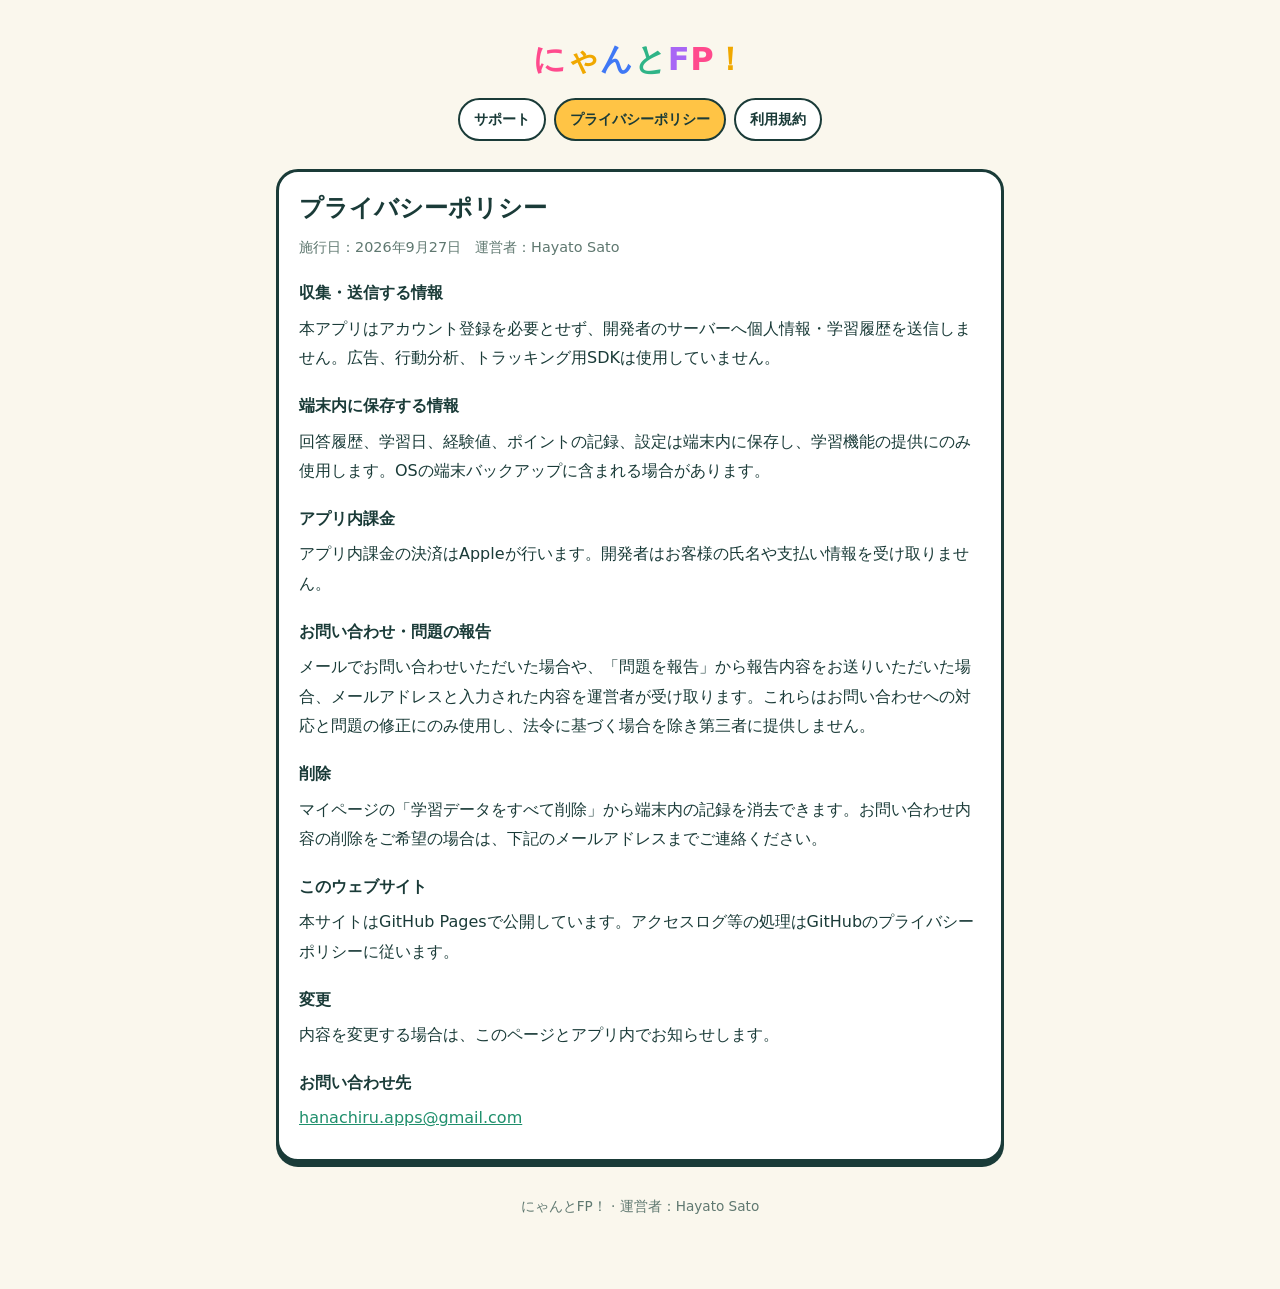
==== privacy.html @ 122885b7 "にゃんとFP！のサポートページ・プライバシーポリシー・利用規約を追加 Co-Authored-By: Claude Opus 5.5 <noreply@anthropic.com>" ====
<!doctype html>
<html lang="ja">
<head>
<meta charset="utf-8">
<meta name="viewport" content="width=device-width, initial-scale=1">
<title>プライバシーポリシー | にゃんとFP！</title>
<link rel="stylesheet" href="style.css">
</head>
<body>
<div class="wrap">
  <header>
    <p class="logo" aria-label="にゃんとFP！"><span>に</span><span>ゃ</span><span>ん</span><span>と</span><span>F</span><span>P</span><span>！</span></p>
    <nav>
      <a href="./">サポート</a>
      <a href="privacy.html" aria-current="page">プライバシーポリシー</a>
      <a href="terms.html">利用規約</a>
    </nav>
  </header>
  <section class="card">
    <h1>プライバシーポリシー</h1>
    <p class="muted">施行日：2026年9月27日　運営者：Hayato Sato</p>
    <h3>収集・送信する情報</h3>
    <p>本アプリはアカウント登録を必要とせず、開発者のサーバーへ個人情報・学習履歴を送信しません。広告、行動分析、トラッキング用SDKは使用していません。</p>
    <h3>端末内に保存する情報</h3>
    <p>回答履歴、学習日、経験値、ポイントの記録、設定は端末内に保存し、学習機能の提供にのみ使用します。OSの端末バックアップに含まれる場合があります。</p>
    <h3>アプリ内課金</h3>
    <p>アプリ内課金の決済はAppleが行います。開発者はお客様の氏名や支払い情報を受け取りません。</p>
    <h3>お問い合わせ・問題の報告</h3>
    <p>メールでお問い合わせいただいた場合や、「問題を報告」から報告内容をお送りいただいた場合、メールアドレスと入力された内容を運営者が受け取ります。これらはお問い合わせへの対応と問題の修正にのみ使用し、法令に基づく場合を除き第三者に提供しません。</p>
    <h3>削除</h3>
    <p>マイページの「学習データをすべて削除」から端末内の記録を消去できます。お問い合わせ内容の削除をご希望の場合は、下記のメールアドレスまでご連絡ください。</p>
    <h3>このウェブサイト</h3>
    <p>本サイトはGitHub Pagesで公開しています。アクセスログ等の処理はGitHubのプライバシーポリシーに従います。</p>
    <h3>変更</h3>
    <p>内容を変更する場合は、このページとアプリ内でお知らせします。</p>
    <h3>お問い合わせ先</h3>
    <p><a href="mailto:hanachiru.apps@gmail.com">hanachiru.apps@gmail.com</a></p>
  </section>
  <footer><p>にゃんとFP！ · 運営者：Hayato Sato</p></footer>
</div>
</body>
</html>
---- style.css ----
:root {
  --ink: #1a3b38;
  --muted: #5f7870;
  --cream: #faf7ed;
  --mint: #3bc49c;
  --gold: #ffc445;
  --pink: #ffdee8;
  --card: #ffffff;
  --line: #1a3b38;
}
@media (prefers-color-scheme: dark) {
  :root {
    --ink: #eef5f2;
    --muted: #a7bbb4;
    --cream: #13211f;
    --card: #1c2e2b;
    --pink: #3a2630;
    --line: #0a1413;
  }
}
* { box-sizing: border-box; }
body {
  margin: 0;
  background: var(--cream);
  color: var(--ink);
  font: 16px/1.85 "Hiragino Sans", "Hiragino Kaku Gothic ProN", system-ui, sans-serif;
  -webkit-text-size-adjust: 100%;
}
.wrap { max-width: 760px; margin: 0 auto; padding: 32px 16px 64px; }
header { text-align: center; margin-bottom: 28px; }
.logo { font: 900 2rem/1.2 "Hiragino Maru Gothic ProN", "Hiragino Sans", system-ui, sans-serif; letter-spacing: .02em; margin: 8px 0 4px; }
.logo span:nth-child(5n+1) { color: #ff4a8d; }
.logo span:nth-child(5n+2) { color: #f0a800; }
.logo span:nth-child(5n+3) { color: #3f78f5; }
.logo span:nth-child(5n+4) { color: #2fb487; }
.logo span:nth-child(5n+5) { color: #a866f5; }
.tagline { color: var(--muted); margin: 0; }
nav { display: flex; flex-wrap: wrap; gap: 8px; justify-content: center; margin: 20px 0 0; }
nav a {
  color: var(--ink); text-decoration: none; font-weight: 700; font-size: .9rem;
  padding: 6px 14px; border: 2px solid var(--line); border-radius: 999px; background: var(--card);
}
nav a[aria-current="page"] { background: var(--gold); color: #1a3b38; }
.card {
  background: var(--card); border: 3px solid var(--line); border-radius: 22px;
  padding: 20px; margin: 18px 0; box-shadow: 0 5px 0 var(--line);
}
.card.pink { background: var(--pink); }
h1 { font-size: 1.5rem; line-height: 1.4; margin: 0 0 8px; }
h2 { font-size: 1.15rem; margin: 0 0 8px; }
h3 { font-size: 1rem; margin: 18px 0 4px; }
p { margin: 6px 0; }
.muted { color: var(--muted); font-size: .9rem; }
a { color: #1f8f6c; }
@media (prefers-color-scheme: dark) { a { color: #6fdcb8; } }
.button {
  display: inline-block; text-decoration: none; font-weight: 800; color: #1a3b38;
  background: var(--gold); border: 3px solid var(--line); border-radius: 16px;
  padding: 10px 18px; box-shadow: 0 4px 0 var(--line); margin-top: 8px; word-break: break-all;
}
details { border-top: 2px dashed rgba(127,127,127,.35); padding: 10px 0; }
details:first-of-type { border-top: 0; }
summary { cursor: pointer; font-weight: 800; }
summary::marker { color: var(--mint); }
ul { padding-left: 1.3em; margin: 6px 0; }
footer { text-align: center; color: var(--muted); font-size: .85rem; margin-top: 32px; }
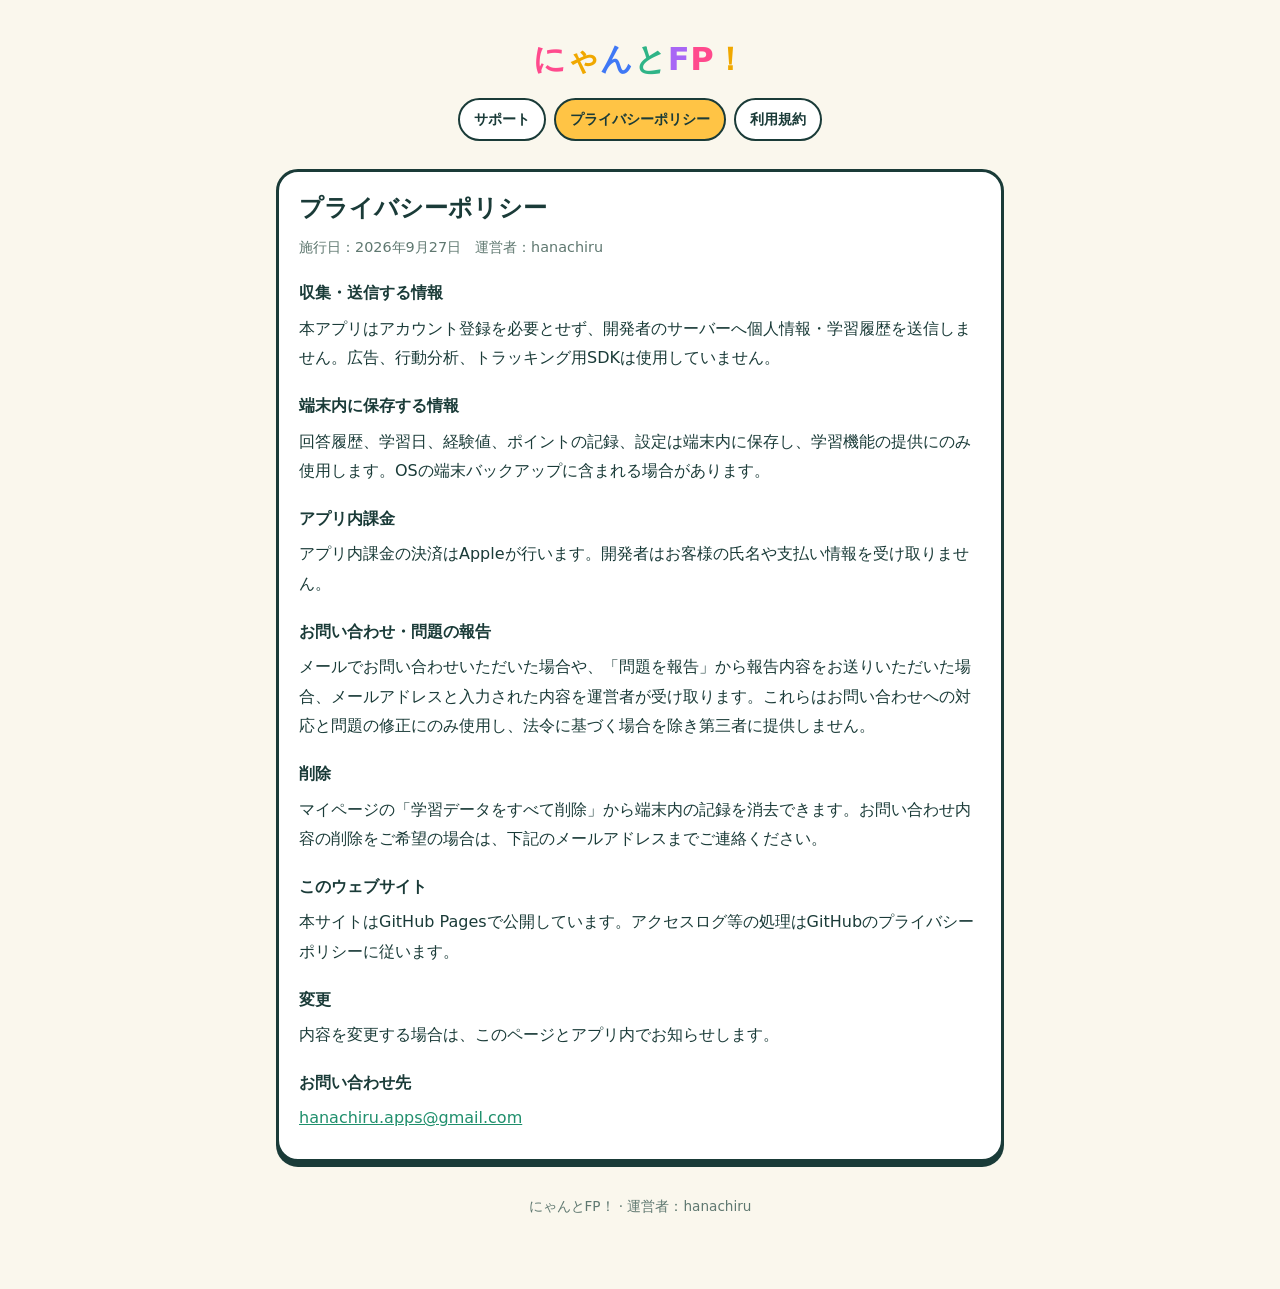
==== commit 3767a98d: "Change operator name to hanachiru" ====
--- a/privacy.html
+++ b/privacy.html
@@ -18,7 +18,7 @@
   </header>
   <section class="card">
     <h1>プライバシーポリシー</h1>
-    <p class="muted">施行日：2026年9月27日　運営者：Hayato Sato</p>
+    <p class="muted">施行日：2026年9月27日　運営者：hanachiru</p>
     <h3>収集・送信する情報</h3>
     <p>本アプリはアカウント登録を必要とせず、開発者のサーバーへ個人情報・学習履歴を送信しません。広告、行動分析、トラッキング用SDKは使用していません。</p>
     <h3>端末内に保存する情報</h3>
@@ -36,7 +36,7 @@
     <h3>お問い合わせ先</h3>
     <p><a href="mailto:hanachiru.apps@gmail.com">hanachiru.apps@gmail.com</a></p>
   </section>
-  <footer><p>にゃんとFP！ · 運営者：Hayato Sato</p></footer>
+  <footer><p>にゃんとFP！ · 運営者：hanachiru</p></footer>
 </div>
 </body>
 </html>
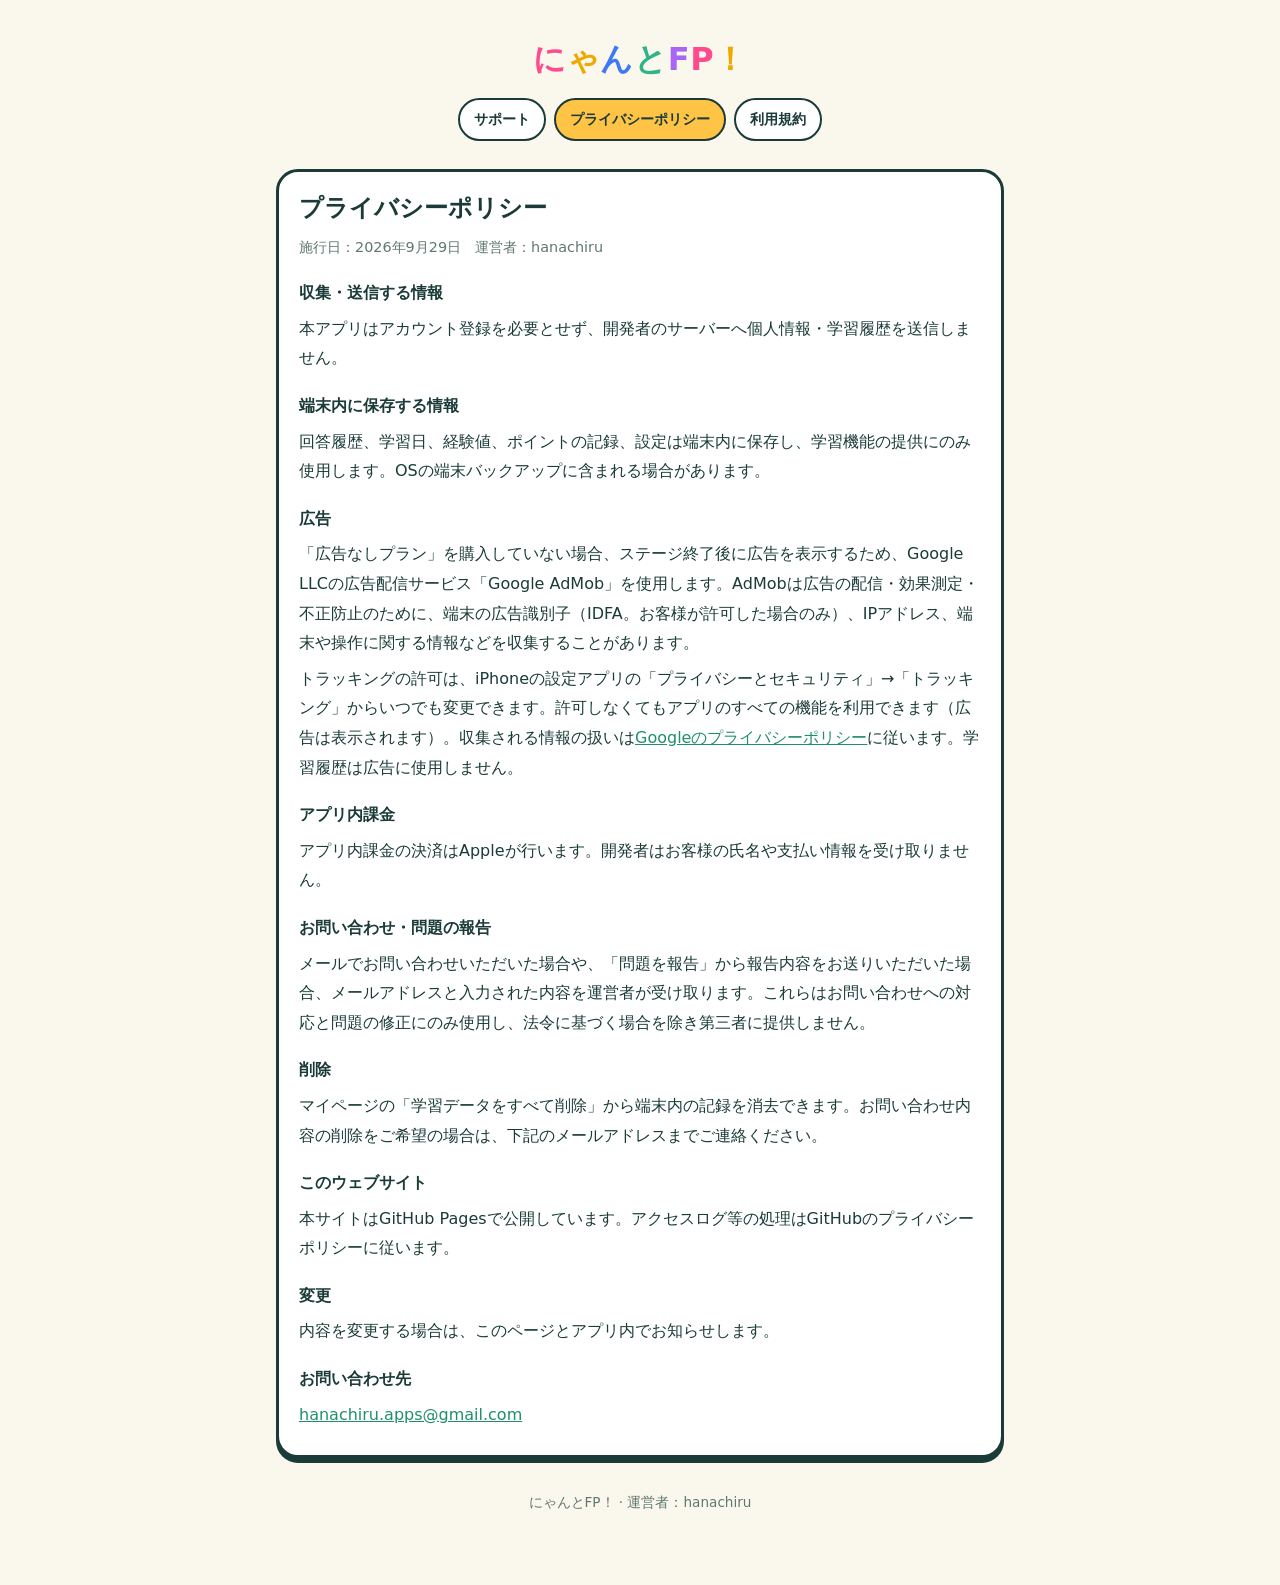
==== commit 0f06fed7: "x" ====
--- a/privacy.html
+++ b/privacy.html
@@ -18,11 +18,14 @@
   </header>
   <section class="card">
     <h1>プライバシーポリシー</h1>
-    <p class="muted">施行日：2026年9月27日　運営者：hanachiru</p>
+    <p class="muted">施行日：2026年9月29日　運営者：hanachiru</p>
     <h3>収集・送信する情報</h3>
-    <p>本アプリはアカウント登録を必要とせず、開発者のサーバーへ個人情報・学習履歴を送信しません。広告、行動分析、トラッキング用SDKは使用していません。</p>
+    <p>本アプリはアカウント登録を必要とせず、開発者のサーバーへ個人情報・学習履歴を送信しません。</p>
     <h3>端末内に保存する情報</h3>
     <p>回答履歴、学習日、経験値、ポイントの記録、設定は端末内に保存し、学習機能の提供にのみ使用します。OSの端末バックアップに含まれる場合があります。</p>
+    <h3>広告</h3>
+    <p>「広告なしプラン」を購入していない場合、ステージ終了後に広告を表示するため、Google LLCの広告配信サービス「Google AdMob」を使用します。AdMobは広告の配信・効果測定・不正防止のために、端末の広告識別子（IDFA。お客様が許可した場合のみ）、IPアドレス、端末や操作に関する情報などを収集することがあります。</p>
+    <p>トラッキングの許可は、iPhoneの設定アプリの「プライバシーとセキュリティ」→「トラッキング」からいつでも変更できます。許可しなくてもアプリのすべての機能を利用できます（広告は表示されます）。収集される情報の扱いは<a href="https://policies.google.com/privacy">Googleのプライバシーポリシー</a>に従います。学習履歴は広告に使用しません。</p>
     <h3>アプリ内課金</h3>
     <p>アプリ内課金の決済はAppleが行います。開発者はお客様の氏名や支払い情報を受け取りません。</p>
     <h3>お問い合わせ・問題の報告</h3>
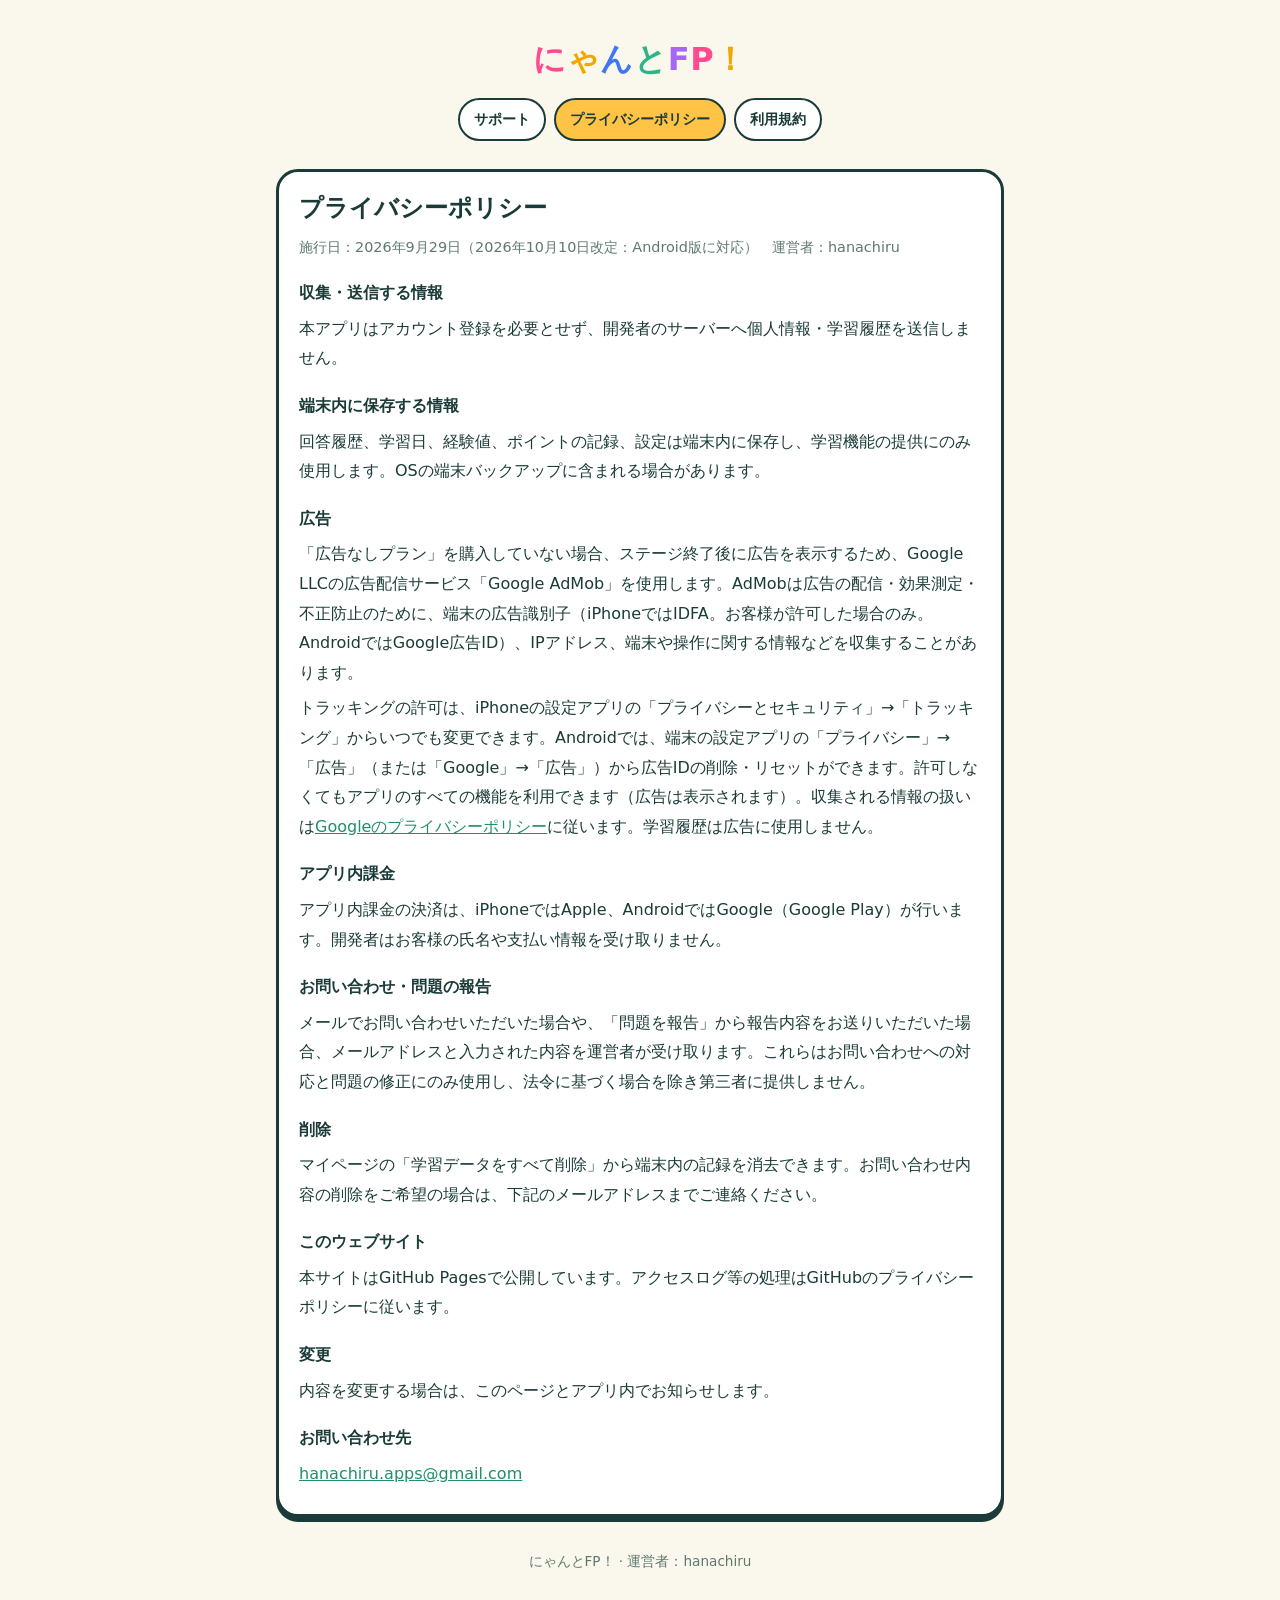
==== commit 8c5b026b: "Android版に対応（広告ID・Google Playの決済と返金） Co-Authored-By: Claude Opus 5.5 <noreply@anthropic.com>" ====
--- a/privacy.html
+++ b/privacy.html
@@ -3,6 +3,7 @@
 <head>
 <meta charset="utf-8">
 <meta name="viewport" content="width=device-width, initial-scale=1">
+<meta name="description" content="FP2級・3級学習アプリ「にゃんとFP！」のプライバシーポリシーです。">
 <title>プライバシーポリシー | にゃんとFP！</title>
 <link rel="stylesheet" href="style.css">
 </head>
@@ -18,16 +19,16 @@
   </header>
   <section class="card">
     <h1>プライバシーポリシー</h1>
-    <p class="muted">施行日：2026年9月29日　運営者：hanachiru</p>
+    <p class="muted">施行日：2026年9月29日（2026年10月10日改定：Android版に対応）　運営者：hanachiru</p>
     <h3>収集・送信する情報</h3>
     <p>本アプリはアカウント登録を必要とせず、開発者のサーバーへ個人情報・学習履歴を送信しません。</p>
     <h3>端末内に保存する情報</h3>
     <p>回答履歴、学習日、経験値、ポイントの記録、設定は端末内に保存し、学習機能の提供にのみ使用します。OSの端末バックアップに含まれる場合があります。</p>
     <h3>広告</h3>
-    <p>「広告なしプラン」を購入していない場合、ステージ終了後に広告を表示するため、Google LLCの広告配信サービス「Google AdMob」を使用します。AdMobは広告の配信・効果測定・不正防止のために、端末の広告識別子（IDFA。お客様が許可した場合のみ）、IPアドレス、端末や操作に関する情報などを収集することがあります。</p>
-    <p>トラッキングの許可は、iPhoneの設定アプリの「プライバシーとセキュリティ」→「トラッキング」からいつでも変更できます。許可しなくてもアプリのすべての機能を利用できます（広告は表示されます）。収集される情報の扱いは<a href="https://policies.google.com/privacy">Googleのプライバシーポリシー</a>に従います。学習履歴は広告に使用しません。</p>
+    <p>「広告なしプラン」を購入していない場合、ステージ終了後に広告を表示するため、Google LLCの広告配信サービス「Google AdMob」を使用します。AdMobは広告の配信・効果測定・不正防止のために、端末の広告識別子（iPhoneではIDFA。お客様が許可した場合のみ。AndroidではGoogle広告ID）、IPアドレス、端末や操作に関する情報などを収集することがあります。</p>
+    <p>トラッキングの許可は、iPhoneの設定アプリの「プライバシーとセキュリティ」→「トラッキング」からいつでも変更できます。Androidでは、端末の設定アプリの「プライバシー」→「広告」（または「Google」→「広告」）から広告IDの削除・リセットができます。許可しなくてもアプリのすべての機能を利用できます（広告は表示されます）。収集される情報の扱いは<a href="https://policies.google.com/privacy">Googleのプライバシーポリシー</a>に従います。学習履歴は広告に使用しません。</p>
     <h3>アプリ内課金</h3>
-    <p>アプリ内課金の決済はAppleが行います。開発者はお客様の氏名や支払い情報を受け取りません。</p>
+    <p>アプリ内課金の決済は、iPhoneではApple、AndroidではGoogle（Google Play）が行います。開発者はお客様の氏名や支払い情報を受け取りません。</p>
     <h3>お問い合わせ・問題の報告</h3>
     <p>メールでお問い合わせいただいた場合や、「問題を報告」から報告内容をお送りいただいた場合、メールアドレスと入力された内容を運営者が受け取ります。これらはお問い合わせへの対応と問題の修正にのみ使用し、法令に基づく場合を除き第三者に提供しません。</p>
     <h3>削除</h3>
